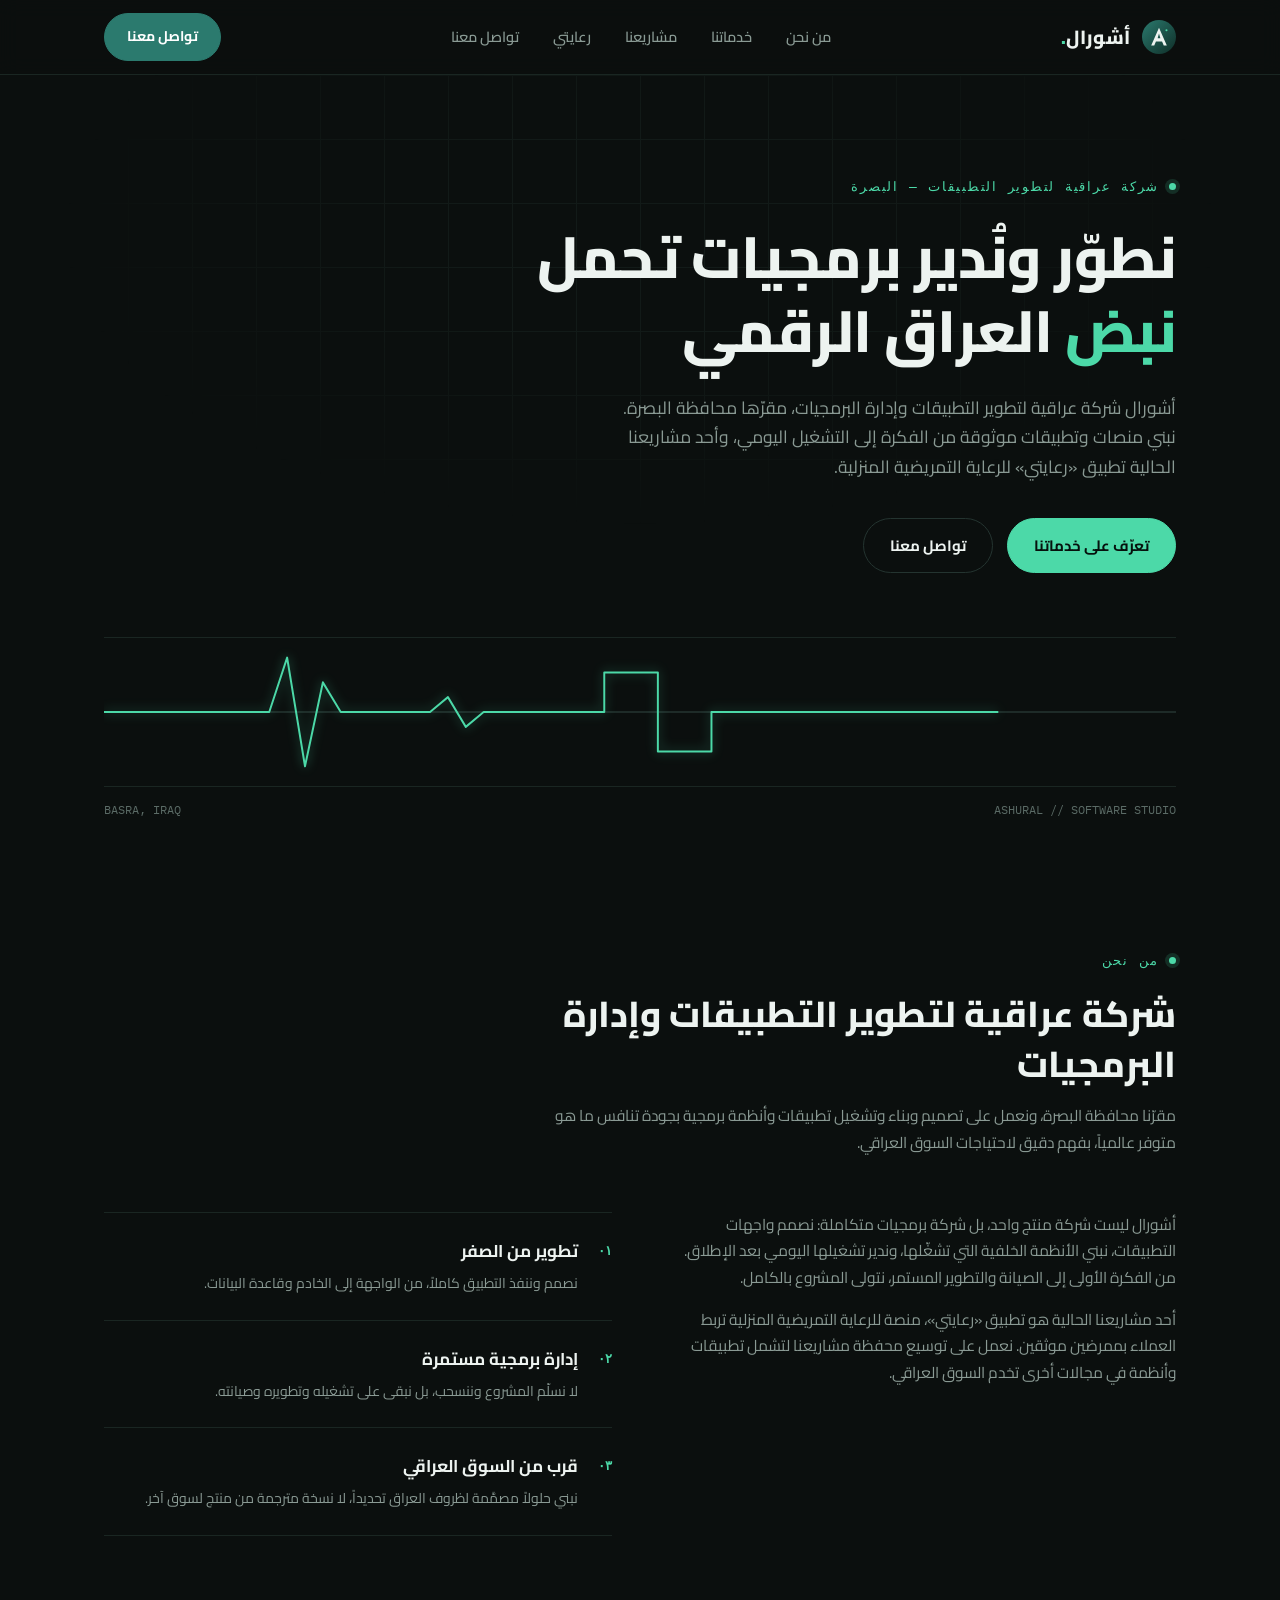
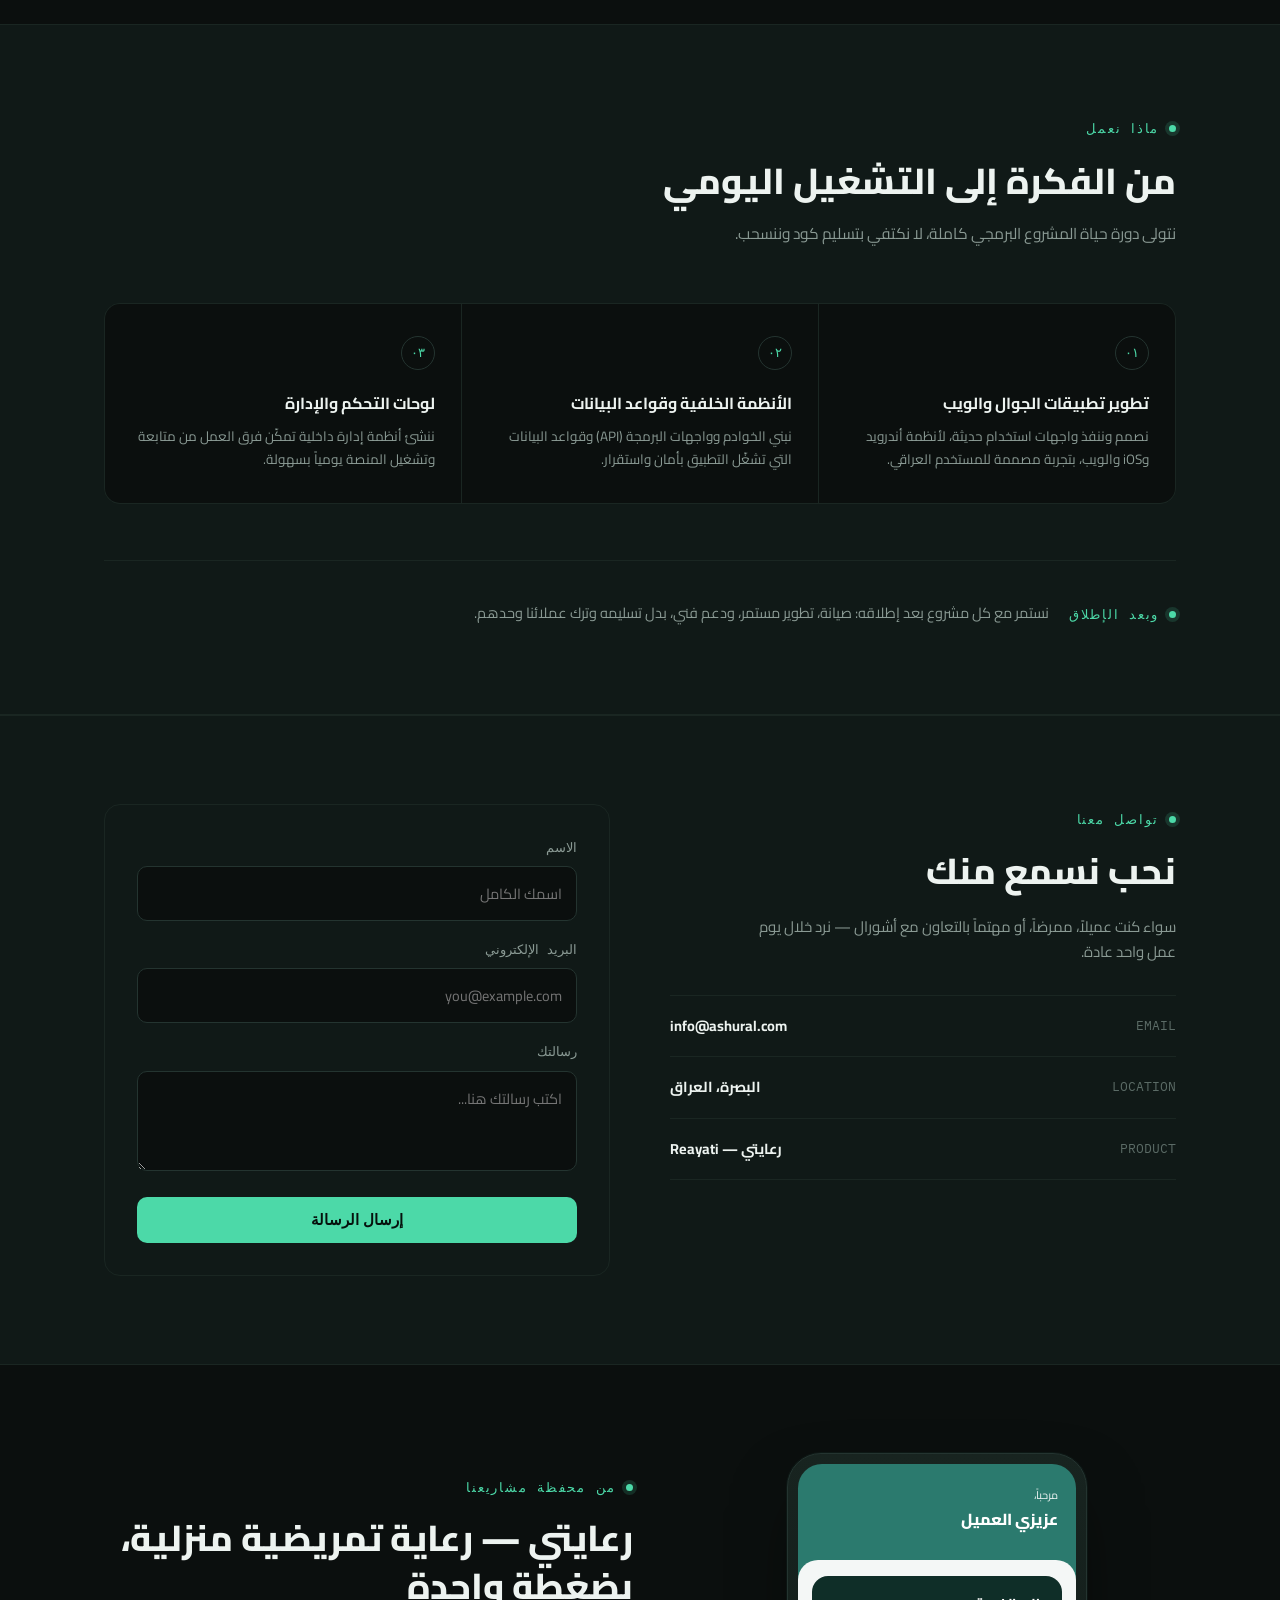
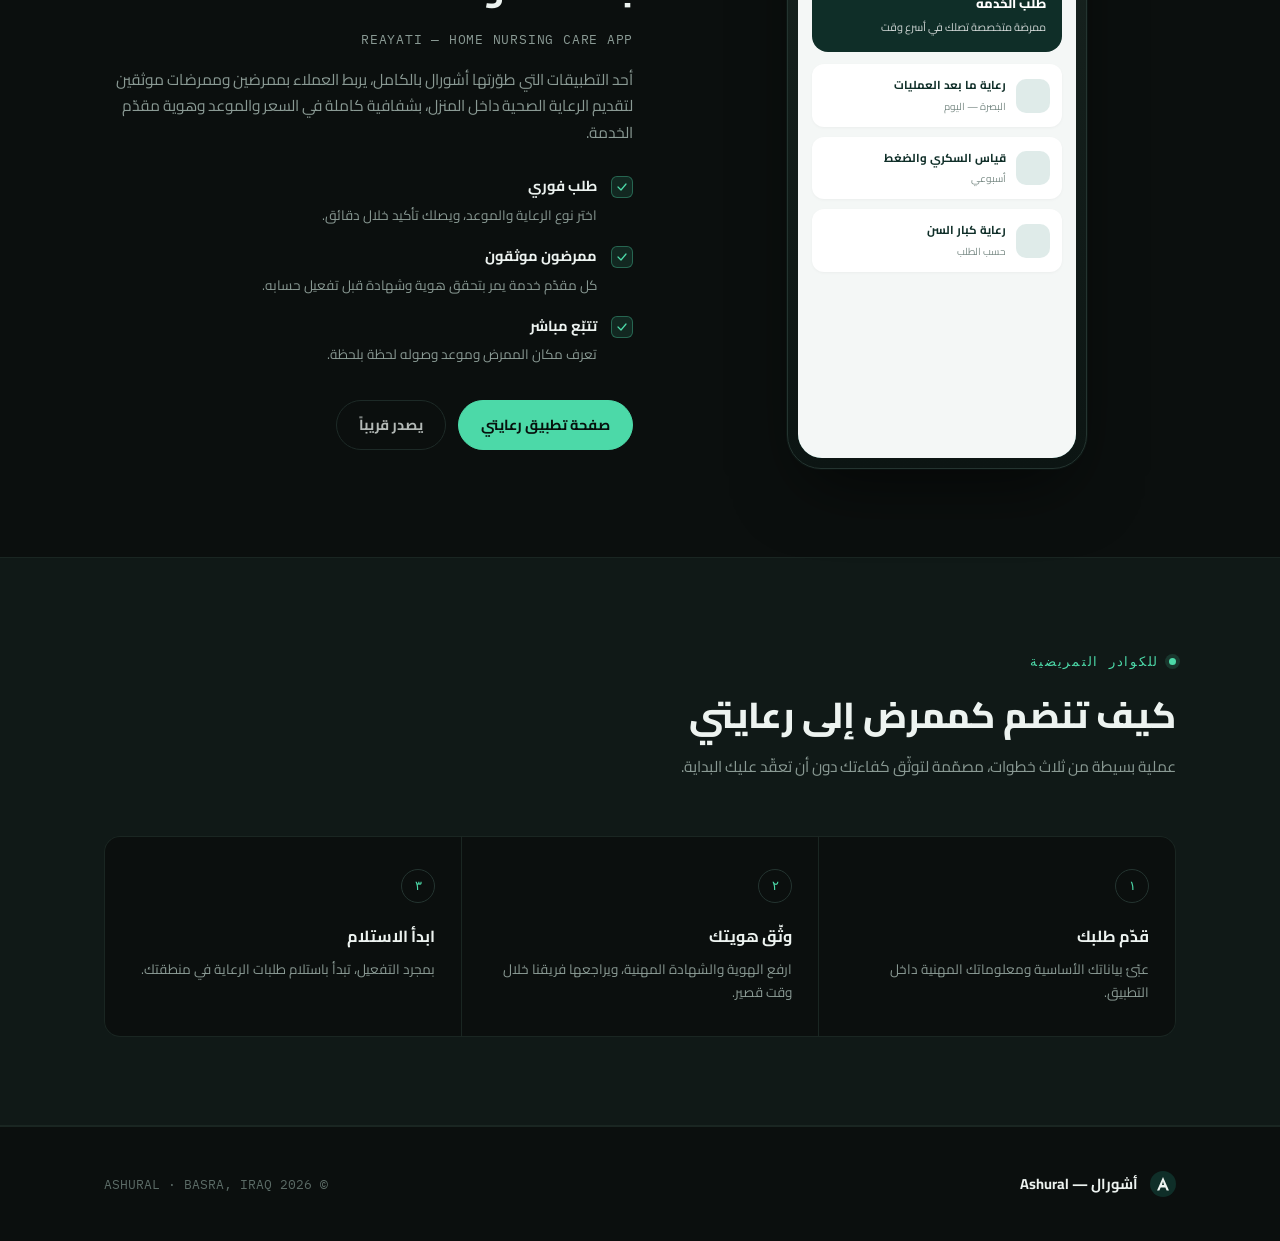
==== index.html @ c4bbc9c3 "site: Ashural home, Reayati pages, screenshots gallery, Instagram feed, Facebook page" ====
<!DOCTYPE html>
<html lang="ar" dir="rtl">
<head>
<meta charset="UTF-8" />
<meta name="viewport" content="width=device-width, initial-scale=1.0" />
<title>أشورال | Ashural — تقنية تحمل نبض الرعاية الحقيقية</title>
<meta name="description" content="أشورال شركة عراقية للتقنية مقرها البصرة، تبني منصات رقمية موثوقة للخدمات الأساسية، وأول منتجاتها تطبيق رعايتي للرعاية التمريضية المنزلية." />
<link rel="preconnect" href="https://fonts.googleapis.com">
<link rel="preconnect" href="https://fonts.gstatic.com" crossorigin>
<link href="https://fonts.googleapis.com/css2?family=Cairo:wght@400;500;600;700;800&family=IBM+Plex+Mono:wght@400;500;600&display=swap" rel="stylesheet">
<style>
  :root{
    --ink:#0b0f0e;
    --panel:#101917;
    --panel-2:#141f1c;
    --line:#243430;
    --line-soft:#1a2622;
    --slate:#8a9a94;
    --slate-dim:#5b6b66;
    --paper:#edf3f0;
    --brand:#2b7a6e;
    --brand-bright:#4cd9a8;
    --brand-deep:#0f2e28;
    --radius:16px;
    --maxw:1120px;
  }
  *{box-sizing:border-box; margin:0; padding:0;}
  html{scroll-behavior:smooth;}
  @media (prefers-reduced-motion: reduce){
    html{scroll-behavior:auto;}
    *{animation-duration:0.001ms !important; animation-iteration-count:1 !important; transition-duration:0.001ms !important;}
  }
  body{
    background:var(--ink);
    color:var(--paper);
    font-family:'Cairo', system-ui, sans-serif;
    line-height:1.7;
    overflow-x:hidden;
  }
  a{color:inherit; text-decoration:none;}
  img,svg{display:block; max-width:100%;}
  .wrap{max-width:var(--maxw); margin:0 auto; padding:0 24px;}
  .eyebrow{
    font-family:'IBM Plex Mono', monospace;
    font-size:12.5px;
    letter-spacing:0.14em;
    color:var(--brand-bright);
    text-transform:uppercase;
    display:inline-flex;
    align-items:center;
    gap:10px;
  }
  .eyebrow::before{
    content:"";
    width:7px; height:7px;
    border-radius:50%;
    background:var(--brand-bright);
    box-shadow:0 0 0 4px rgba(76,217,168,0.15);
    flex-shrink:0;
  }

  /* ===== NAV ===== */
  header{
    position:sticky; top:0; z-index:50;
    background:rgba(11,15,14,0.82);
    backdrop-filter:blur(10px);
    border-bottom:1px solid var(--line-soft);
  }
  nav.wrap{
    display:flex; align-items:center; justify-content:space-between;
    height:74px;
  }
  .brand-lockup{display:flex; align-items:center; gap:12px;}
  .brand-lockup .logo-mark{width:34px; height:34px; flex-shrink:0;}
  .brand-lockup .name{font-weight:800; font-size:19px; letter-spacing:0.01em;}
  .brand-lockup .name b{color:var(--brand-bright); font-weight:800;}
  .nav-links{display:flex; align-items:center; gap:34px;}
  .nav-links a{
    font-size:14.5px; color:var(--slate); font-weight:600;
    transition:color .2s;
  }
  .nav-links a:hover{color:var(--paper);}
  .nav-cta{
    background:var(--brand); color:#fff; font-weight:700; font-size:14px;
    padding:11px 22px; border-radius:100px;
    border:1px solid var(--brand);
    transition:background .2s, transform .2s;
  }
  .nav-cta:hover{background:#246a5f; transform:translateY(-1px);}
  .nav-mobile-toggle{display:none;}

  /* ===== HERO ===== */
  .hero{position:relative; padding:96px 0 70px; overflow:hidden;}
  .hero-grid-bg{
    position:absolute; inset:0; pointer-events:none;
    background-image:
      linear-gradient(var(--line-soft) 1px, transparent 1px),
      linear-gradient(90deg, var(--line-soft) 1px, transparent 1px);
    background-size:64px 64px;
    -webkit-mask-image:radial-gradient(ellipse 60% 50% at 50% 20%, black 30%, transparent 75%);
            mask-image:radial-gradient(ellipse 60% 50% at 50% 20%, black 30%, transparent 75%);
    opacity:0.5;
  }
  .hero-content{position:relative; max-width:760px;}
  .hero h1{
    font-size:clamp(34px, 5.4vw, 58px);
    font-weight:800;
    line-height:1.28;
    margin:22px 0 24px;
    letter-spacing:-0.01em;
  }
  .hero h1 span{color:var(--brand-bright);}
  .hero p.lead{
    font-size:17.5px; color:var(--slate); max-width:560px; margin-bottom:36px;
  }
  .hero-actions{display:flex; gap:14px; flex-wrap:wrap;}
  .btn-primary, .btn-ghost{
    display:inline-flex; align-items:center; gap:8px;
    font-weight:700; font-size:15px; padding:14px 26px; border-radius:100px;
    transition:all .2s;
  }
  .btn-primary{background:var(--brand-bright); color:#06110d; border:1px solid var(--brand-bright);}
  .btn-primary:hover{background:#65e3b6; transform:translateY(-1px);}
  .btn-ghost{background:transparent; color:var(--paper); border:1px solid var(--line);}
  .btn-ghost:hover{border-color:var(--slate); background:var(--panel);}

  /* pulse signature */
  .pulse-wrap{
    position:relative; margin-top:64px; height:150px;
    border-top:1px solid var(--line-soft);
    border-bottom:1px solid var(--line-soft);
  }
  .pulse-wrap svg{width:100%; height:100%; display:block;}
  .pulse-line{
    fill:none; stroke:var(--brand-bright); stroke-width:2.2;
    stroke-linecap:round; stroke-linejoin:round;
    stroke-dasharray:1400;
    stroke-dashoffset:1400;
    animation:draw 2.6s ease-out forwards, glow 3.5s ease-in-out 2.6s infinite;
    filter:drop-shadow(0 0 6px rgba(76,217,168,0.45));
  }
  .pulse-line-dim{
    fill:none; stroke:var(--line); stroke-width:1.4;
  }
  @keyframes draw{ to{stroke-dashoffset:0;} }
  @keyframes glow{
    0%,100%{opacity:1;}
    50%{opacity:0.6;}
  }
  .pulse-caption{
    display:flex; justify-content:space-between; margin-top:14px;
    font-family:'IBM Plex Mono', monospace; font-size:11.5px; color:var(--slate-dim);
  }

  /* ===== SECTION GENERIC ===== */
  section{padding:88px 0;}
  section.alt{background:var(--panel); border-top:1px solid var(--line-soft); border-bottom:1px solid var(--line-soft);}
  .section-head{max-width:640px; margin-bottom:56px;}
  .section-head h2{
    font-size:clamp(26px,3.4vw,36px); font-weight:800; margin-top:16px; line-height:1.4;
  }
  .section-head p{color:var(--slate); margin-top:14px; font-size:15.5px;}

  .reveal{opacity:0; transform:translateY(18px); transition:opacity .7s ease, transform .7s ease;}
  .reveal.in{opacity:1; transform:translateY(0);}

  /* ===== ABOUT / PILLARS ===== */
  .about-layout{display:grid; grid-template-columns:1fr 1fr; gap:56px; align-items:start;}
  .about-text p{color:var(--slate); font-size:15.5px; margin-bottom:16px;}
  .about-text p:last-child{margin-bottom:0;}
  .pillars{display:flex; flex-direction:column; gap:0;}
  .pillar{
    display:flex; gap:20px; padding:24px 0;
    border-top:1px solid var(--line-soft);
  }
  .pillar:last-child{border-bottom:1px solid var(--line-soft);}
  .pillar-mark{
    font-family:'IBM Plex Mono', monospace; color:var(--brand-bright);
    font-size:13px; font-weight:600; flex-shrink:0; padding-top:2px;
  }
  .pillar h3{font-size:17px; font-weight:700; margin-bottom:6px;}
  .pillar p{color:var(--slate); font-size:14px;}

  /* ===== PRODUCT SHOWCASE ===== */
  .product-layout{
    display:grid; grid-template-columns:0.95fr 1.05fr; gap:64px; align-items:center;
  }
  .phone-mock{
    position:relative; width:min(100%,300px); margin:0 auto;
    aspect-ratio:9/18.5;
    background:linear-gradient(180deg, #182420, #0c1513);
    border-radius:34px; border:1px solid var(--line);
    padding:10px;
    box-shadow:0 30px 70px -20px rgba(0,0,0,0.6), 0 0 0 1px rgba(76,217,168,0.05);
  }
  .phone-screen{
    background:var(--brand); border-radius:24px; height:100%; overflow:hidden;
    position:relative; display:flex; flex-direction:column;
  }
  .phone-header{padding:22px 18px 26px; color:#fff;}
  .phone-header .greet{font-size:11px; opacity:.85; font-weight:500;}
  .phone-header .name{font-size:16px; font-weight:800; margin-top:2px;}
  .phone-body{
    background:#f4f7f6; flex:1; border-radius:20px 20px 0 0; padding:16px 14px;
  }
  .phone-card{
    background:var(--brand-deep); border-radius:16px; padding:16px; color:#fff; margin-bottom:12px;
  }
  .phone-card .t{font-size:13px; font-weight:800; margin-bottom:4px;}
  .phone-card .s{font-size:11px; opacity:.8;}
  .phone-row{
    background:#fff; border-radius:12px; padding:12px; margin-bottom:10px;
    display:flex; justify-content:space-between; align-items:center;
    box-shadow:0 1px 3px rgba(0,0,0,0.04);
  }
  .phone-row .dot{width:34px; height:34px; border-radius:10px; background:var(--brand); opacity:.15; flex-shrink:0;}
  .phone-row .txt{flex:1; margin:0 10px;}
  .phone-row .txt .l1{font-size:11.5px; font-weight:700; color:#0f2e28;}
  .phone-row .txt .l2{font-size:10px; color:#7a8b86; margin-top:2px;}

  .product-text .eyebrow{margin-bottom:16px;}
  .product-text h2{font-size:clamp(26px,3.4vw,36px); font-weight:800; line-height:1.35; margin-bottom:18px;}
  .product-text > p{color:var(--slate); font-size:15.5px; margin-bottom:28px;}
  .feature-list{display:flex; flex-direction:column; gap:16px; margin-bottom:32px;}
  .feature-item{display:flex; gap:14px; align-items:flex-start;}
  .feature-check{
    width:22px; height:22px; border-radius:6px; background:rgba(76,217,168,0.12);
    border:1px solid rgba(76,217,168,0.35);
    display:flex; align-items:center; justify-content:center; flex-shrink:0; margin-top:2px;
  }
  .feature-check svg{width:12px; height:12px;}
  .feature-item .ftext b{display:block; font-size:14.5px; font-weight:700; margin-bottom:2px;}
  .feature-item .ftext span{font-size:13.5px; color:var(--slate);}

  .app-links{display:flex; gap:12px; flex-wrap:wrap; margin-top:30px;}
  .app-links .btn-primary, .app-links .btn-ghost{font-size:14.5px; padding:12px 22px;}
  .app-name-en{font-family:'IBM Plex Mono', monospace; font-size:13px; color:var(--slate); letter-spacing:.06em; margin:6px 0 16px;}

  .next-project{
    margin-top:56px; padding-top:40px; border-top:1px solid var(--line-soft);
    display:flex; align-items:baseline; gap:20px; flex-wrap:wrap;
  }
  .next-project p{color:var(--slate); font-size:14.5px; max-width:640px;}
  @media (max-width:860px){ .next-project{flex-direction:column; gap:10px;} }

  /* ===== STEPS (legit sequence) ===== */
  .steps{display:grid; grid-template-columns:repeat(3,1fr); gap:1px; background:var(--line-soft); border:1px solid var(--line-soft); border-radius:var(--radius); overflow:hidden;}
  .step{background:var(--ink); padding:32px 26px;}
  .step .num{
    font-family:'IBM Plex Mono', monospace; font-size:13px; color:var(--brand-bright);
    border:1px solid var(--line); border-radius:100px; width:34px; height:34px;
    display:flex; align-items:center; justify-content:center; margin-bottom:20px;
  }
  .step h3{font-size:16px; font-weight:700; margin-bottom:8px;}
  .step p{font-size:13.5px; color:var(--slate);}

  /* ===== CONTACT ===== */
  .contact-layout{display:grid; grid-template-columns:1fr 1fr; gap:60px;}
  .contact-info h2{font-size:clamp(26px,3.4vw,36px); font-weight:800; margin:16px 0 18px; line-height:1.35;}
  .contact-info > p{color:var(--slate); font-size:15px; margin-bottom:30px; max-width:420px;}
  .contact-rows{display:flex; flex-direction:column; gap:0;}
  .contact-row{
    display:flex; justify-content:space-between; align-items:center;
    padding:18px 0; border-top:1px solid var(--line-soft);
  }
  .contact-row:last-child{border-bottom:1px solid var(--line-soft);}
  .contact-row .label{font-size:13px; color:var(--slate-dim); font-family:'IBM Plex Mono',monospace;}
  .contact-row .val{font-size:14.5px; font-weight:700;}
  .contact-row a.val:hover{color:var(--brand-bright);}

  form.contact-form{background:var(--panel); border:1px solid var(--line-soft); border-radius:var(--radius); padding:32px;}
  .form-field{margin-bottom:18px;}
  .form-field label{display:block; font-size:12.5px; color:var(--slate); margin-bottom:8px; font-family:'IBM Plex Mono',monospace;}
  .form-field input, .form-field textarea{
    width:100%; background:var(--ink); border:1px solid var(--line);
    border-radius:10px; padding:13px 14px; color:var(--paper); font-family:'Cairo',sans-serif; font-size:14.5px;
    transition:border-color .2s;
  }
  .form-field input:focus, .form-field textarea:focus{outline:none; border-color:var(--brand-bright);}
  .form-field textarea{min-height:100px; resize:vertical;}
  .form-submit{
    width:100%; background:var(--brand-bright); color:#06110d; font-weight:800; font-size:15px;
    padding:14px; border-radius:10px; border:none; cursor:pointer; transition:background .2s;
  }
  .form-submit:hover{background:#65e3b6;}
  .form-note{font-size:12px; color:var(--slate-dim); margin-top:12px; text-align:center;}

  /* ===== FOOTER ===== */
  footer{border-top:1px solid var(--line-soft); padding:44px 0;}
  .footer-row{display:flex; justify-content:space-between; align-items:center; flex-wrap:wrap; gap:16px;}
  .footer-brand{display:flex; align-items:center; gap:12px;}
  .footer-brand .logo-mark{width:26px; height:26px;}
  .footer-brand span{font-weight:700; font-size:14.5px;}
  footer .copy{font-size:12.5px; color:var(--slate-dim); font-family:'IBM Plex Mono',monospace;}

  /* ===== RESPONSIVE ===== */
  @media (max-width:860px){
    .nav-links{display:none;}
    .about-layout, .product-layout, .contact-layout{grid-template-columns:1fr; gap:40px;}
    .product-layout{direction:rtl;}
    .steps{grid-template-columns:1fr;}
    .phone-mock{margin-top:20px;}
    .hero{padding:70px 0 50px;}
    .pulse-wrap{height:110px;}
  }
</style>
</head>
<body>

<header>
  <nav class="wrap">
    <a href="#top" class="brand-lockup">
      <svg class="logo-mark" viewBox="0 0 200 200" xmlns="http://www.w3.org/2000/svg">
        <defs>
          <linearGradient id="lg1" x1="0%" y1="0%" x2="100%" y2="100%">
            <stop offset="0%" stop-color="#2b7a6e"/>
            <stop offset="100%" stop-color="#0f2e28"/>
          </linearGradient>
        </defs>
        <circle cx="100" cy="100" r="100" fill="url(#lg1)"/>
        <g fill="#edf3f0">
          <polygon points="100,46 146,150 128,150 118,126 82,126 72,150 54,150 100,46 100,80 92,108 108,108 100,80"/>
        </g>
        <circle cx="144" cy="60" r="6" fill="#4cd9a8"/>
      </svg>
      <span class="name">أشورال<b>.</b></span>
    </a>
    <div class="nav-links">
      <a href="#about">من نحن</a>
      <a href="#services">خدماتنا</a>
      <a href="#product">مشاريعنا</a>
      <a href="/reayati/">رعايتي</a>
      <a href="#contact">تواصل معنا</a>
    </div>
    <a href="#contact" class="nav-cta">تواصل معنا</a>
  </nav>
</header>

<main id="top">

  <!-- HERO -->
  <section class="hero">
    <div class="hero-grid-bg"></div>
    <div class="wrap">
      <div class="hero-content">
        <span class="eyebrow">شركة عراقية لتطوير التطبيقات — البصرة</span>
        <h1>نطوّر ونُدير برمجيات تحمل <span>نبض</span> العراق الرقمي</h1>
        <p class="lead">
          أشورال شركة عراقية لتطوير التطبيقات وإدارة البرمجيات، مقرّها محافظة البصرة.
          نبني منصات وتطبيقات موثوقة من الفكرة إلى التشغيل اليومي، وأحد مشاريعنا الحالية
          تطبيق «رعايتي» للرعاية التمريضية المنزلية.
        </p>
        <div class="hero-actions">
          <a href="#services" class="btn-primary">تعرّف على خدماتنا</a>
          <a href="#contact" class="btn-ghost">تواصل معنا</a>
        </div>
      </div>

      <div class="pulse-wrap">
        <svg viewBox="0 0 1200 150" preserveAspectRatio="none">
          <path class="pulse-line-dim" d="M0,75 L1200,75"/>
          <path class="pulse-line" d="M0,75 L160,75 L185,75 L205,20 L225,130 L245,45 L265,75 L340,75 L365,75 L385,60 L405,90 L425,75 L520,75 L560,75 L560,35 L620,35 L620,115 L680,115 L680,75 L1200,75"/>
        </svg>
        <div class="pulse-caption">
          <span>ASHURAL // SOFTWARE STUDIO</span>
          <span>BASRA, IRAQ</span>
        </div>
      </div>
    </div>
  </section>

  <!-- ABOUT -->
  <section id="about">
    <div class="wrap">
      <div class="section-head reveal">
        <span class="eyebrow">من نحن</span>
        <h2>شركة عراقية لتطوير التطبيقات وإدارة البرمجيات</h2>
        <p>مقرّنا محافظة البصرة، ونعمل على تصميم وبناء وتشغيل تطبيقات وأنظمة برمجية بجودة تنافس ما هو متوفر عالمياً، بفهم دقيق لاحتياجات السوق العراقي.</p>
      </div>

      <div class="about-layout">
        <div class="about-text reveal">
          <p>
            أشورال ليست شركة منتج واحد، بل شركة برمجيات متكاملة: نصمم واجهات التطبيقات، نبني
            الأنظمة الخلفية التي تشغّلها، وندير تشغيلها اليومي بعد الإطلاق. من الفكرة الأولى
            إلى الصيانة والتطوير المستمر، نتولى المشروع بالكامل.
          </p>
          <p>
            أحد مشاريعنا الحالية هو تطبيق «رعايتي»، منصة للرعاية التمريضية المنزلية تربط
            العملاء بممرضين موثقين. نعمل على توسيع محفظة مشاريعنا لتشمل تطبيقات وأنظمة
            في مجالات أخرى تخدم السوق العراقي.
          </p>
        </div>

        <div class="pillars reveal">
          <div class="pillar">
            <span class="pillar-mark">٠١</span>
            <div>
              <h3>تطوير من الصفر</h3>
              <p>نصمم وننفذ التطبيق كاملاً، من الواجهة إلى الخادم وقاعدة البيانات.</p>
            </div>
          </div>
          <div class="pillar">
            <span class="pillar-mark">٠٢</span>
            <div>
              <h3>إدارة برمجية مستمرة</h3>
              <p>لا نسلّم المشروع وننسحب، بل نبقى على تشغيله وتطويره وصيانته.</p>
            </div>
          </div>
          <div class="pillar">
            <span class="pillar-mark">٠٣</span>
            <div>
              <h3>قرب من السوق العراقي</h3>
              <p>نبني حلولاً مصمَّمة لظروف العراق تحديداً، لا نسخة مترجمة من منتج لسوق آخر.</p>
            </div>
          </div>
        </div>
      </div>
    </div>
  </section>

  <!-- SERVICES -->
  <section id="services" class="alt">
    <div class="wrap">
      <div class="section-head reveal">
        <span class="eyebrow">ماذا نعمل</span>
        <h2>من الفكرة إلى التشغيل اليومي</h2>
        <p>نتولى دورة حياة المشروع البرمجي كاملة، لا نكتفي بتسليم كود وننسحب.</p>
      </div>

      <div class="steps reveal">
        <div class="step">
          <div class="num">٠١</div>
          <h3>تطوير تطبيقات الجوال والويب</h3>
          <p>نصمم وننفذ واجهات استخدام حديثة، لأنظمة أندرويد وiOS والويب، بتجربة مصممة للمستخدم العراقي.</p>
        </div>
        <div class="step">
          <div class="num">٠٢</div>
          <h3>الأنظمة الخلفية وقواعد البيانات</h3>
          <p>نبني الخوادم وواجهات البرمجة (API) وقواعد البيانات التي تشغّل التطبيق بأمان واستقرار.</p>
        </div>
        <div class="step">
          <div class="num">٠٣</div>
          <h3>لوحات التحكم والإدارة</h3>
          <p>ننشئ أنظمة إدارة داخلية تمكّن فرق العمل من متابعة وتشغيل المنصة يومياً بسهولة.</p>
        </div>
      </div>

      <div class="next-project reveal">
        <span class="eyebrow">وبعد الإطلاق</span>
        <p>نستمر مع كل مشروع بعد إطلاقه: صيانة، تطوير مستمر، ودعم فني، بدل تسليمه وترك عملائنا وحدهم.</p>
      </div>
    </div>
  </section>

  <!-- CONTACT -->
  <section id="contact" class="alt">
    <div class="wrap">
      <div class="contact-layout">
        <div class="contact-info reveal">
          <span class="eyebrow">تواصل معنا</span>
          <h2>نحب نسمع منك</h2>
          <p>سواء كنت عميلاً، ممرضاً، أو مهتماً بالتعاون مع أشورال — نرد خلال يوم عمل واحد عادة.</p>
          <div class="contact-rows">
            <div class="contact-row"><span class="label">EMAIL</span><a class="val" href="mailto:info@ashural.com">info@ashural.com</a></div>
            <div class="contact-row"><span class="label">LOCATION</span><span class="val">البصرة، العراق</span></div>
            <div class="contact-row"><span class="label">PRODUCT</span><a class="val" href="/reayati/">رعايتي — Reayati</a></div>
          </div>
        </div>

        <!-- ⚠️ بدّل abcd1234 بمعرّف استمارتك من formspree.io -->
        <form class="contact-form reveal" action="https://formspree.io/f/abcd1234" method="POST">
          <div class="form-field">
            <label>الاسم</label>
            <input type="text" name="name" required placeholder="اسمك الكامل" />
          </div>
          <div class="form-field">
            <label>البريد الإلكتروني</label>
            <input type="email" name="email" required placeholder="you@example.com" />
          </div>
          <div class="form-field">
            <label>رسالتك</label>
            <textarea name="message" required placeholder="اكتب رسالتك هنا..."></textarea>
          </div>
          <button type="submit" class="form-submit">إرسال الرسالة</button>
        </form>
      </div>
    </div>
  </section>

  <!-- PROJECT SPOTLIGHT: REAYATI -->
  <section id="product">
    <div class="wrap">
      <div class="product-layout">
        <div class="phone-mock reveal">
          <div class="phone-screen">
            <div class="phone-header">
              <div class="greet">مرحباً،</div>
              <div class="name">عزيزي العميل</div>
            </div>
            <div class="phone-body">
              <div class="phone-card">
                <div class="t">طلب الخدمة</div>
                <div class="s">ممرضة متخصصة تصلك في أسرع وقت</div>
              </div>
              <div class="phone-row"><div class="dot"></div><div class="txt"><div class="l1">رعاية ما بعد العمليات</div><div class="l2">البصرة — اليوم</div></div></div>
              <div class="phone-row"><div class="dot"></div><div class="txt"><div class="l1">قياس السكري والضغط</div><div class="l2">أسبوعي</div></div></div>
              <div class="phone-row"><div class="dot"></div><div class="txt"><div class="l1">رعاية كبار السن</div><div class="l2">حسب الطلب</div></div></div>
            </div>
          </div>
        </div>

        <div class="product-text reveal">
          <span class="eyebrow">من محفظة مشاريعنا</span>
          <h2>رعايتي — رعاية تمريضية منزلية، بضغطة واحدة</h2>
          <div class="app-name-en">REAYATI — HOME NURSING CARE APP</div>
          <p>أحد التطبيقات التي طوّرتها أشورال بالكامل، يربط العملاء بممرضين وممرضات موثقين لتقديم الرعاية الصحية داخل المنزل، بشفافية كاملة في السعر والموعد وهوية مقدّم الخدمة.</p>

          <div class="feature-list">
            <div class="feature-item">
              <div class="feature-check"><svg viewBox="0 0 24 24" fill="none"><path d="M4 12l6 6L20 6" stroke="#4cd9a8" stroke-width="2.5" stroke-linecap="round" stroke-linejoin="round"/></svg></div>
              <div class="ftext"><b>طلب فوري</b><span>اختر نوع الرعاية والموعد، ويصلك تأكيد خلال دقائق.</span></div>
            </div>
            <div class="feature-item">
              <div class="feature-check"><svg viewBox="0 0 24 24" fill="none"><path d="M4 12l6 6L20 6" stroke="#4cd9a8" stroke-width="2.5" stroke-linecap="round" stroke-linejoin="round"/></svg></div>
              <div class="ftext"><b>ممرضون موثقون</b><span>كل مقدّم خدمة يمر بتحقق هوية وشهادة قبل تفعيل حسابه.</span></div>
            </div>
            <div class="feature-item">
              <div class="feature-check"><svg viewBox="0 0 24 24" fill="none"><path d="M4 12l6 6L20 6" stroke="#4cd9a8" stroke-width="2.5" stroke-linecap="round" stroke-linejoin="round"/></svg></div>
              <div class="ftext"><b>تتبّع مباشر</b><span>تعرف مكان الممرض وموعد وصوله لحظة بلحظة.</span></div>
            </div>
          </div>

          <!-- رابطا «نسخة الويب» و«Google Play» أُزيلا: الأول مقفل بكلمة مرور
               والثاني لتطبيق غير منشور بعد. يُعادان عند النشر الفعلي. -->
          <div class="app-links">
            <a href="/reayati/" class="btn-primary">صفحة تطبيق رعايتي</a>
            <span class="btn-ghost" style="cursor:default; opacity:.75;">يصدر قريباً</span>
          </div>
        </div>
      </div>
    </div>
  </section>

  <!-- JOIN AS NURSE -->
  <section id="join" class="alt">
    <div class="wrap">
      <div class="section-head reveal">
        <span class="eyebrow">للكوادر التمريضية</span>
        <h2>كيف تنضم كممرض إلى رعايتي</h2>
        <p>عملية بسيطة من ثلاث خطوات، مصمّمة لتوثّق كفاءتك دون أن تعقّد عليك البداية.</p>
      </div>
      <div class="steps reveal">
        <div class="step">
          <div class="num">١</div>
          <h3>قدّم طلبك</h3>
          <p>عبّئ بياناتك الأساسية ومعلوماتك المهنية داخل التطبيق.</p>
        </div>
        <div class="step">
          <div class="num">٢</div>
          <h3>وثّق هويتك</h3>
          <p>ارفع الهوية والشهادة المهنية، ويراجعها فريقنا خلال وقت قصير.</p>
        </div>
        <div class="step">
          <div class="num">٣</div>
          <h3>ابدأ الاستلام</h3>
          <p>بمجرد التفعيل، تبدأ باستلام طلبات الرعاية في منطقتك.</p>
        </div>
      </div>
    </div>
  </section>

</main>

<footer>

  <div class="wrap footer-row">
    <div class="footer-brand">
      <svg class="logo-mark" viewBox="0 0 200 200" xmlns="http://www.w3.org/2000/svg">
        <circle cx="100" cy="100" r="100" fill="#0f2e28"/>
        <g fill="#edf3f0"><polygon points="100,46 146,150 128,150 118,126 82,126 72,150 54,150 100,46 100,80 92,108 108,108 100,80"/></g>
      </svg>
      <span>أشورال — Ashural</span>
    </div>
    <span class="copy">© 2026 ASHURAL · BASRA, IRAQ</span>
  </div>
</footer>

<script>
  // Scroll-reveal
  var els = document.querySelectorAll('.reveal');
  if('IntersectionObserver' in window){
    var io = new IntersectionObserver(function(entries){
      entries.forEach(function(e){
        if(e.isIntersecting){ e.target.classList.add('in'); io.unobserve(e.target); }
      });
    }, {threshold:0.12});
    els.forEach(function(el){ io.observe(el); });
  } else {
    els.forEach(function(el){ el.classList.add('in'); });
  }
</script>

</body>
</html>
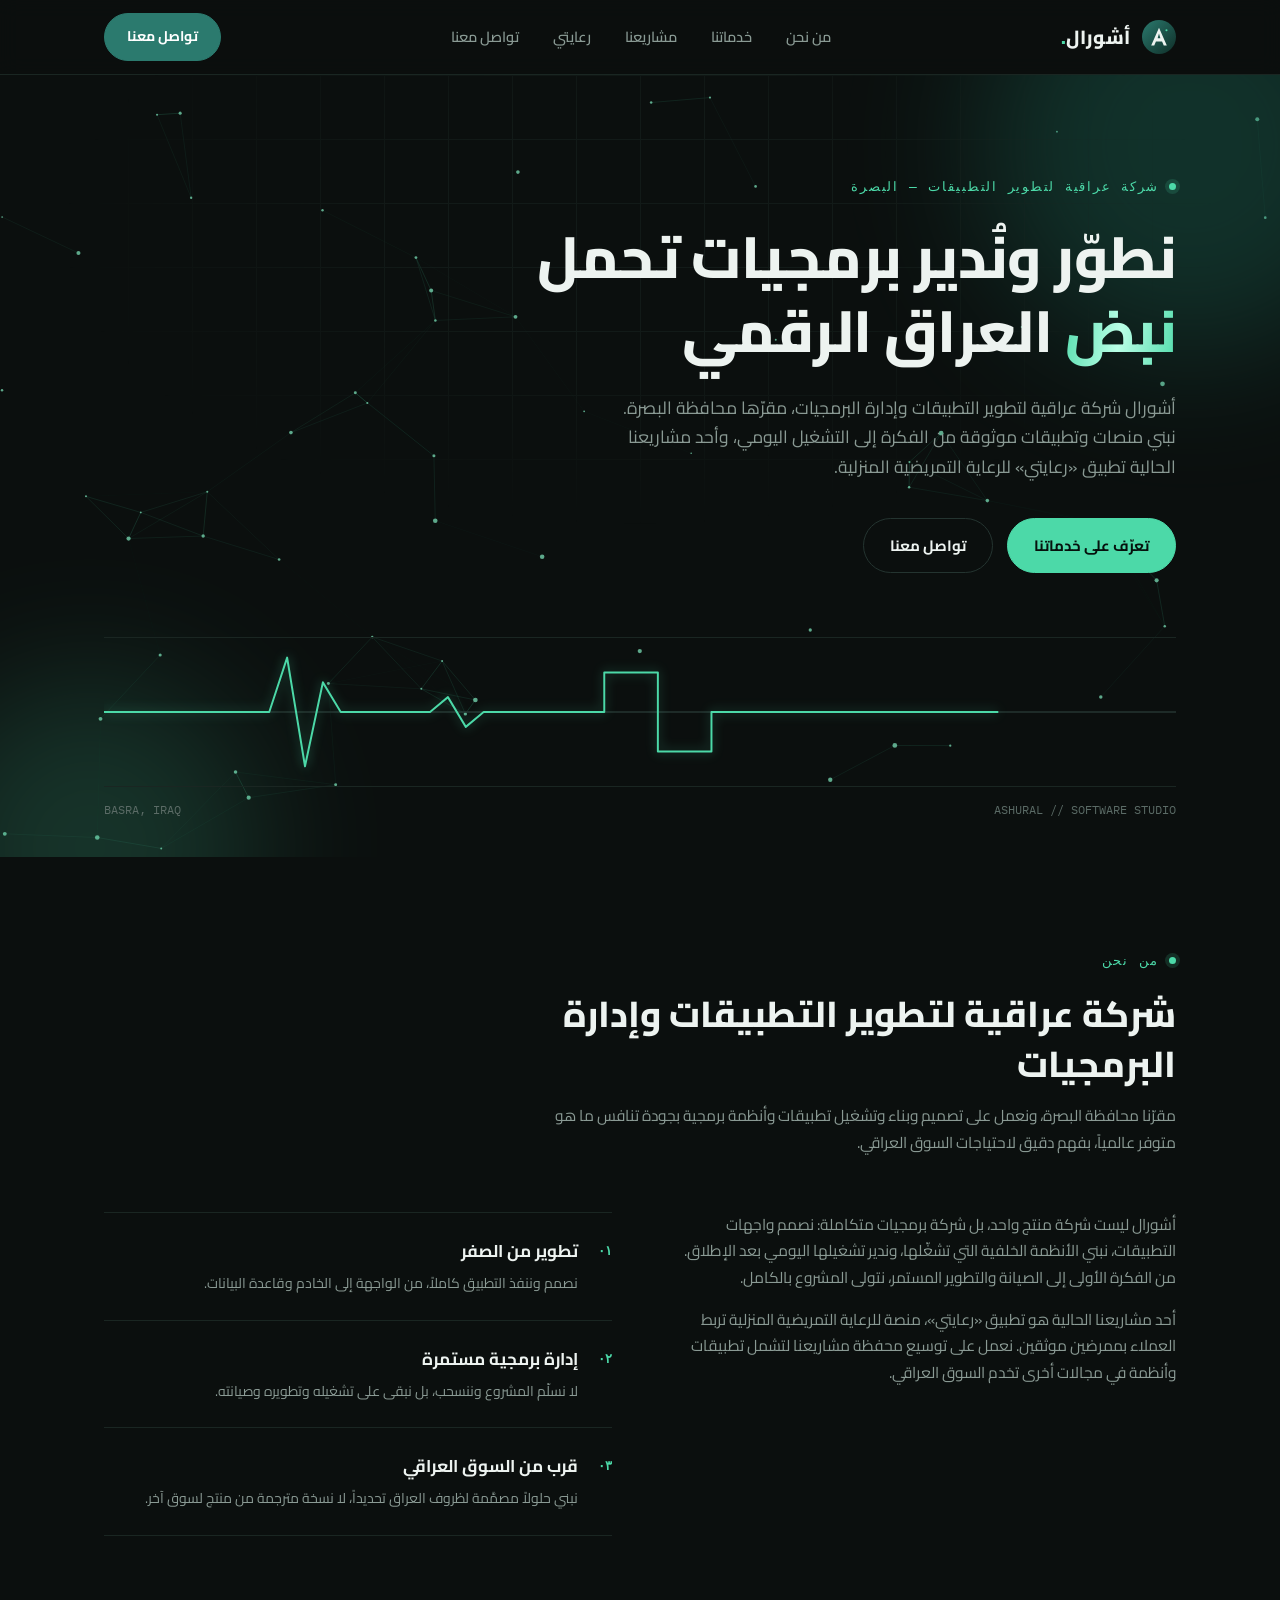
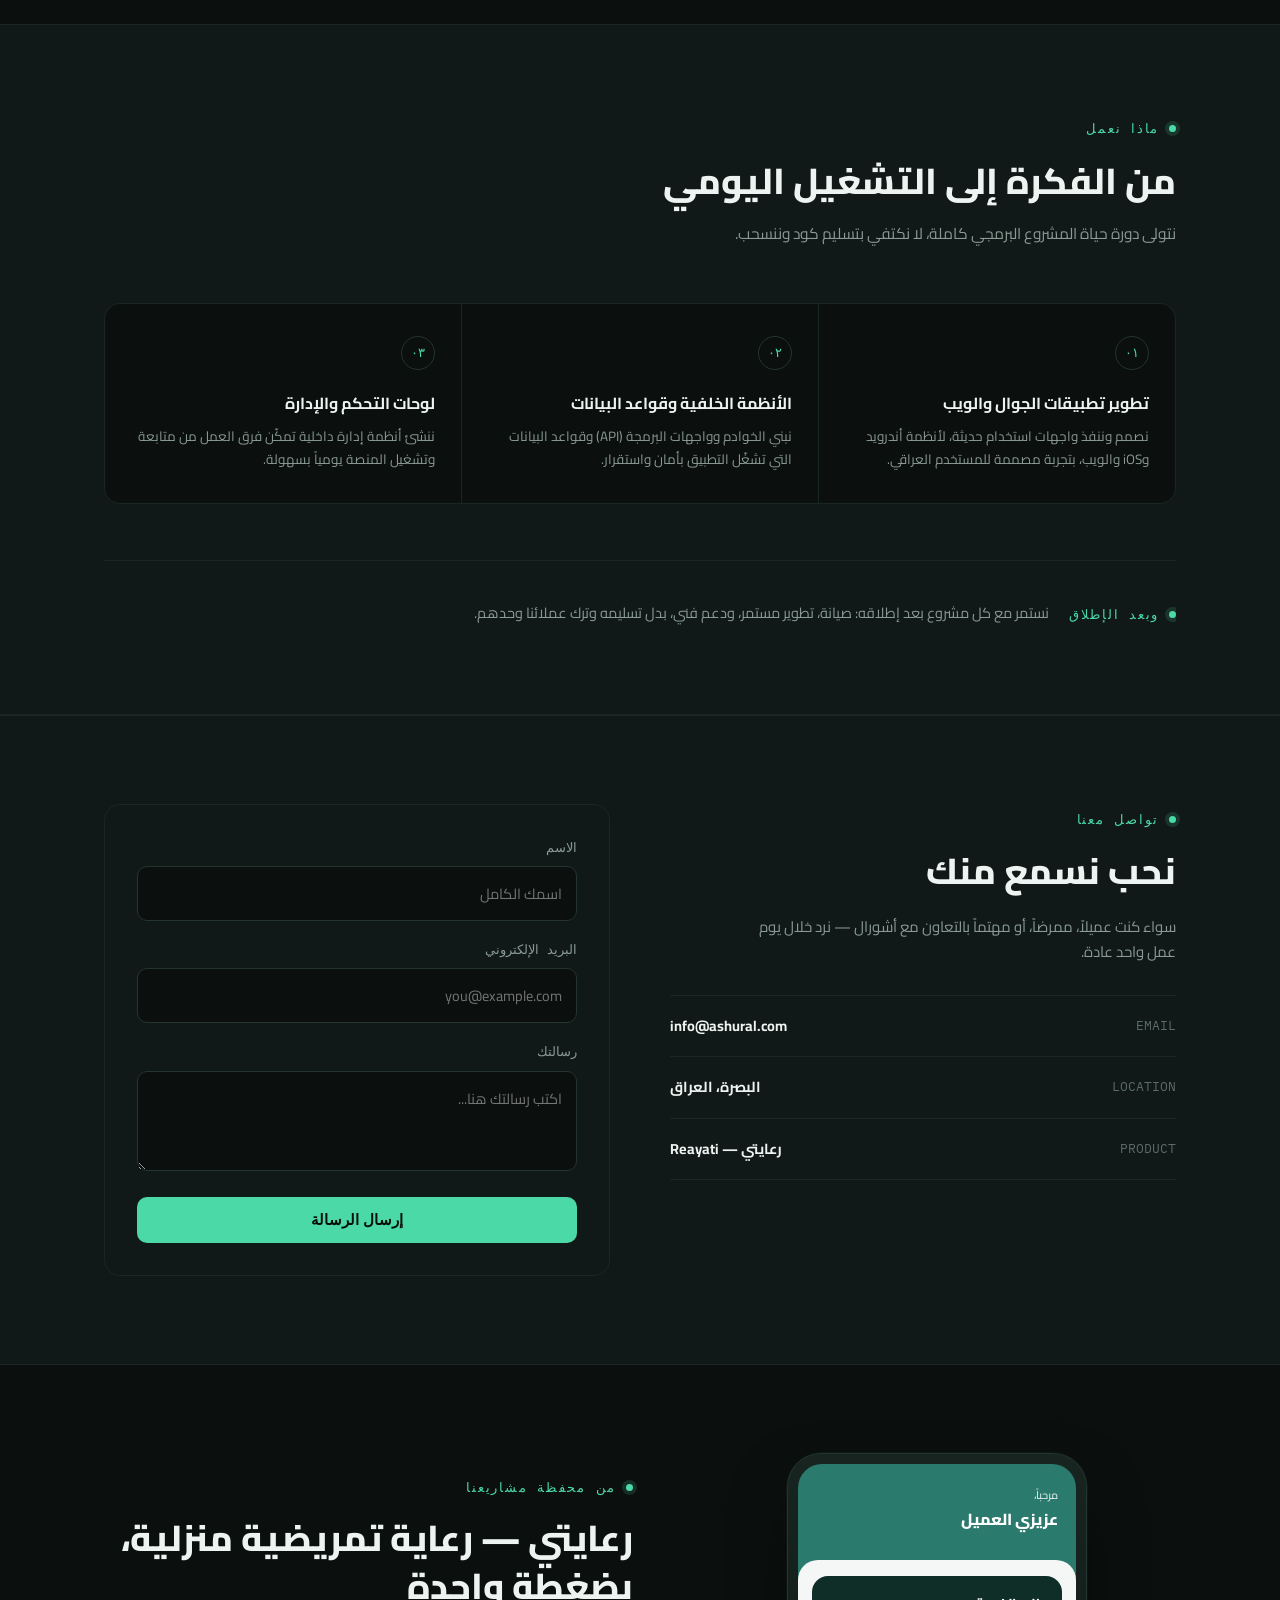
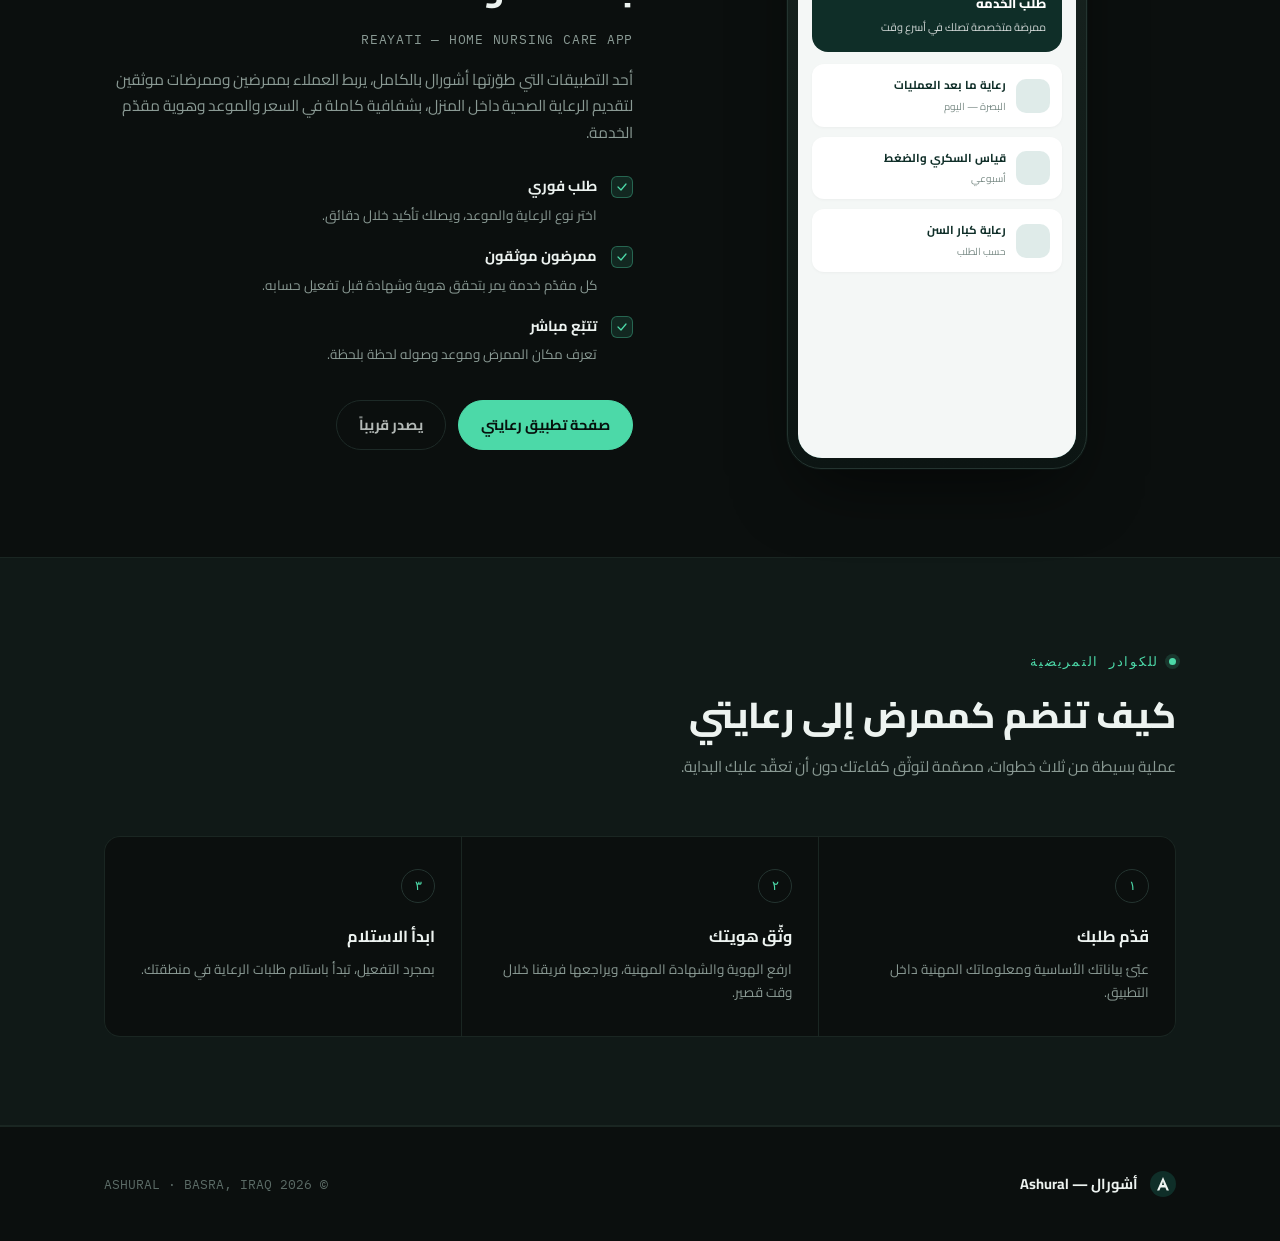
==== commit 0a309031: "site: animations, Facebook page id" ====
--- a/index.html
+++ b/index.html
@@ -304,6 +304,7 @@
     .pulse-wrap{height:110px;}
   }
 </style>
+<link rel="stylesheet" href="assets/motion.css">
 </head>
 <body>
 
@@ -468,8 +469,8 @@
           </div>
         </div>
 
-        <!-- ⚠️ بدّل abcd1234 بمعرّف استمارتك من formspree.io -->
-        <form class="contact-form reveal" action="https://formspree.io/f/abcd1234" method="POST">
+        <!-- ⚠️ بدّل YOUR_FORM_ID بمعرّف استمارتك من formspree.io -->
+        <form class="contact-form reveal" action="https://formspree.io/f/xvkaadkr" method="POST">
           <div class="form-field">
             <label>الاسم</label>
             <input type="text" name="name" required placeholder="اسمك الكامل" />
@@ -600,6 +601,7 @@
     els.forEach(function(el){ el.classList.add('in'); });
   }
 </script>
+<script src="assets/motion.js" defer></script>
 
 </body>
 </html>
--- a/assets/motion.css
+++ b/assets/motion.css
@@ -0,0 +1,72 @@
+/*
+ * أشورال — حركات رسومية للصفحة الرئيسية.
+ * كلها تحسينية: بلا جافاسكربت أو مع «تقليل الحركة» تبقى الصفحة كاملة.
+ */
+
+/* شريط تقدّم القراءة أعلى الصفحة */
+.scroll-progress {
+  position: fixed; top: 0; inset-inline: 0; height: 3px; z-index: 1000;
+  background: linear-gradient(90deg, var(--brand), var(--brand-bright));
+  transform-origin: right center; transform: scaleX(0);
+  box-shadow: 0 0 12px rgba(76, 217, 168, .55); pointer-events: none;
+}
+
+/* شبكة النقاط المتصلة خلف البطل */
+.hero-net { position: absolute; inset: 0; width: 100%; height: 100%; pointer-events: none; opacity: .85; }
+.hero .wrap { position: relative; }
+
+/* هالات ضوء تسبح ببطء */
+.hero-orb {
+  position: absolute; border-radius: 50%; filter: blur(70px); pointer-events: none; opacity: .32;
+  animation: orb-drift 18s ease-in-out infinite alternate;
+}
+.hero-orb.o1 { width: 420px; height: 420px; background: #1f7a66; top: -140px; inset-inline-start: -120px; }
+.hero-orb.o2 { width: 340px; height: 340px; background: #4cd9a8; bottom: -160px; inset-inline-end: -80px; opacity: .18; animation-duration: 22s; }
+@keyframes orb-drift {
+  0% { transform: translate3d(0, 0, 0) scale(1); }
+  100% { transform: translate3d(60px, 40px, 0) scale(1.15); }
+}
+
+/* لمعة تمرّ على كلمة «نبض» */
+.hero h1 span {
+  background: linear-gradient(100deg, var(--brand-bright) 0%, #b9ffe6 22%, var(--brand-bright) 44%, var(--brand-bright) 100%);
+  background-size: 250% 100%;
+  -webkit-background-clip: text; background-clip: text; color: transparent;
+  animation: shine 4.5s ease-in-out 1.2s infinite;
+}
+@keyframes shine { 0% { background-position: 120% 0; } 55%, 100% { background-position: -130% 0; } }
+
+/* نبضة ضوء تجري على خط النبض */
+.pulse-blip {
+  position: absolute; width: 12px; height: 12px; margin: -6px 0 0 -6px; border-radius: 50%;
+  background: #d9fff0; pointer-events: none; opacity: 0;
+  box-shadow: 0 0 0 4px rgba(76, 217, 168, .25), 0 0 22px 6px rgba(76, 217, 168, .75);
+  transition: opacity .4s;
+}
+.pulse-blip.on { opacity: 1; }
+
+/* بقعة ضوء تتبع المؤشّر على البطاقات */
+.spot { position: relative; overflow: hidden; }
+.spot::after {
+  content: ""; position: absolute; inset: 0; pointer-events: none; opacity: 0; transition: opacity .3s;
+  background: radial-gradient(260px circle at var(--mx, 50%) var(--my, 50%), rgba(76, 217, 168, .13), transparent 65%);
+}
+.spot:hover::after { opacity: 1; }
+
+/* الهاتف يطفو */
+.phone-screen { animation: phone-float 6s ease-in-out infinite; }
+@keyframes phone-float { 0%, 100% { transform: translateY(0); } 50% { transform: translateY(-8px); } }
+
+/* أزرار: موجة عند الضغط */
+.btn-primary, .btn-ghost, .form-submit { position: relative; overflow: hidden; }
+.ripple {
+  position: absolute; border-radius: 50%; transform: scale(0); pointer-events: none;
+  background: rgba(255, 255, 255, .45); animation: ripple .65s ease-out forwards;
+}
+@keyframes ripple { to { transform: scale(3.2); opacity: 0; } }
+
+@media (prefers-reduced-motion: reduce) {
+  .hero-net, .hero-orb, .pulse-blip, .scroll-progress { display: none; }
+  .hero h1 span { animation: none; color: var(--brand-bright); background: none; }
+  .phone-screen { animation: none; }
+}
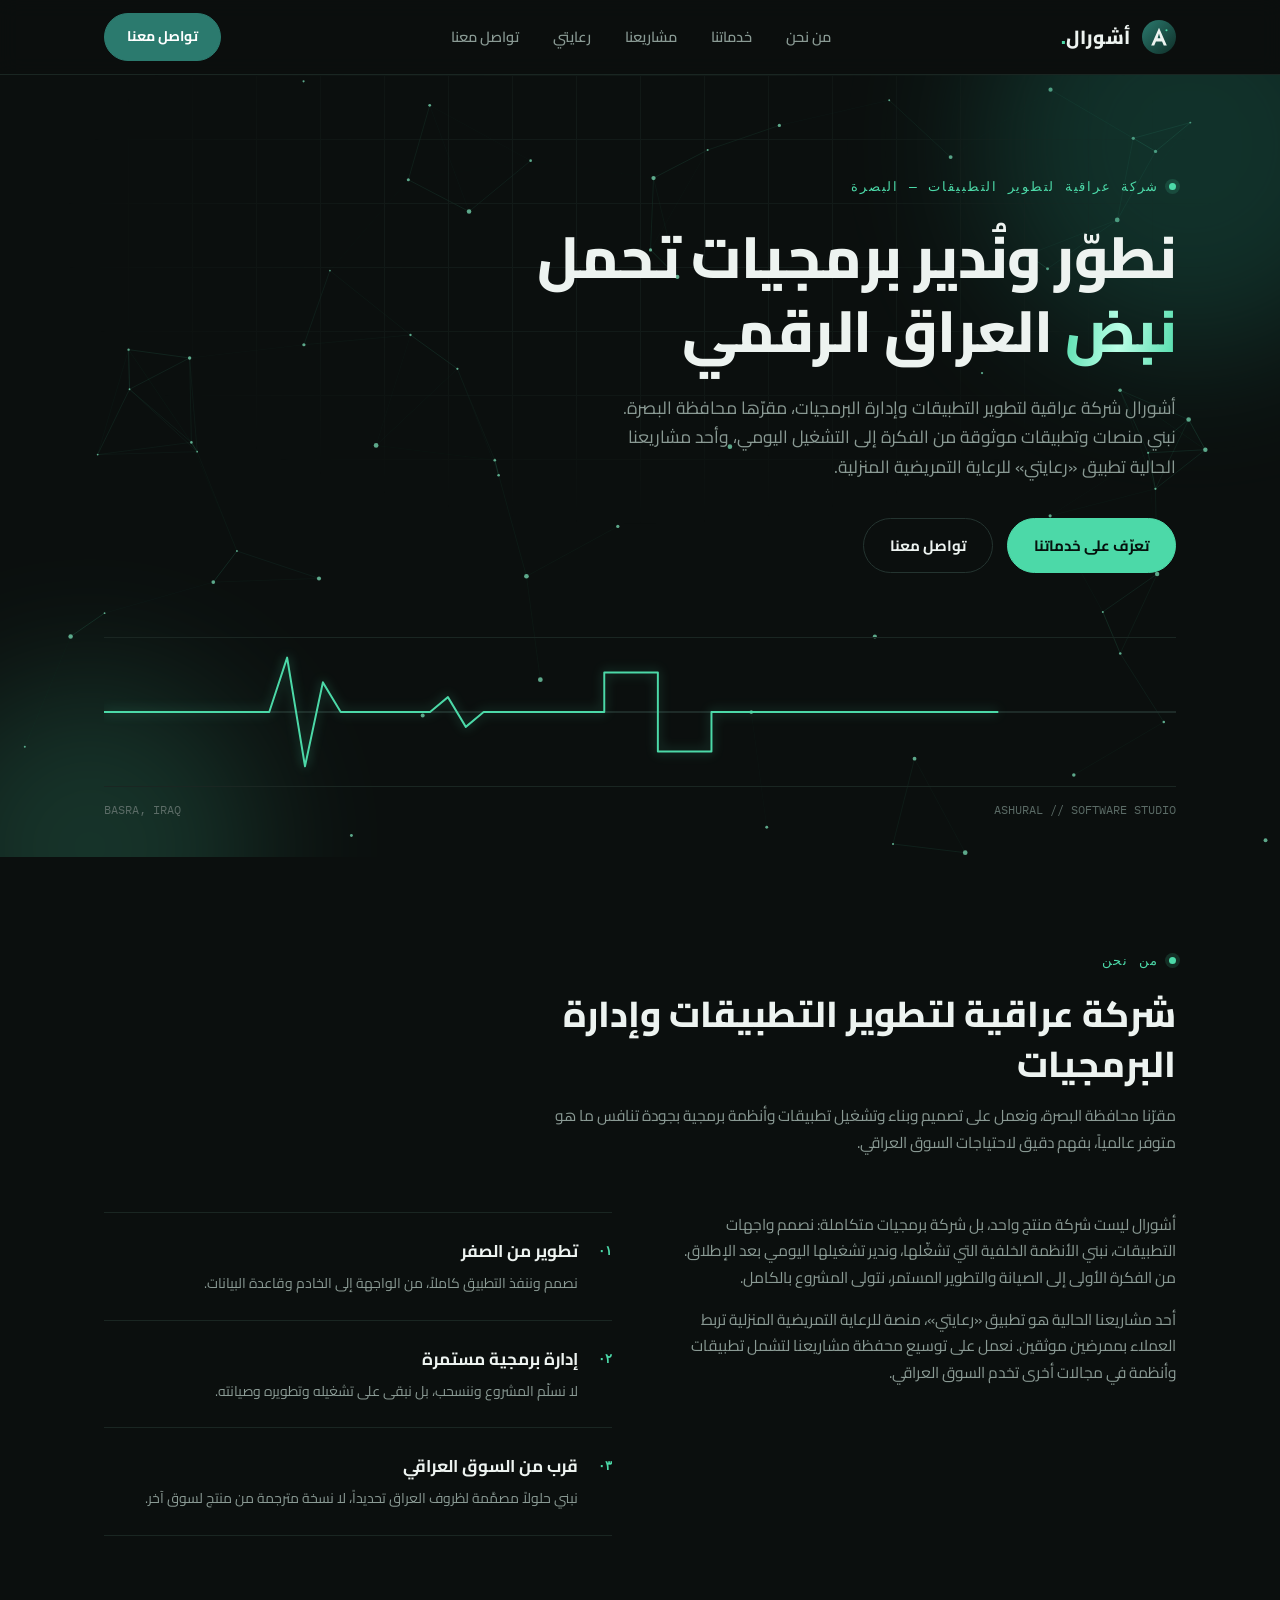
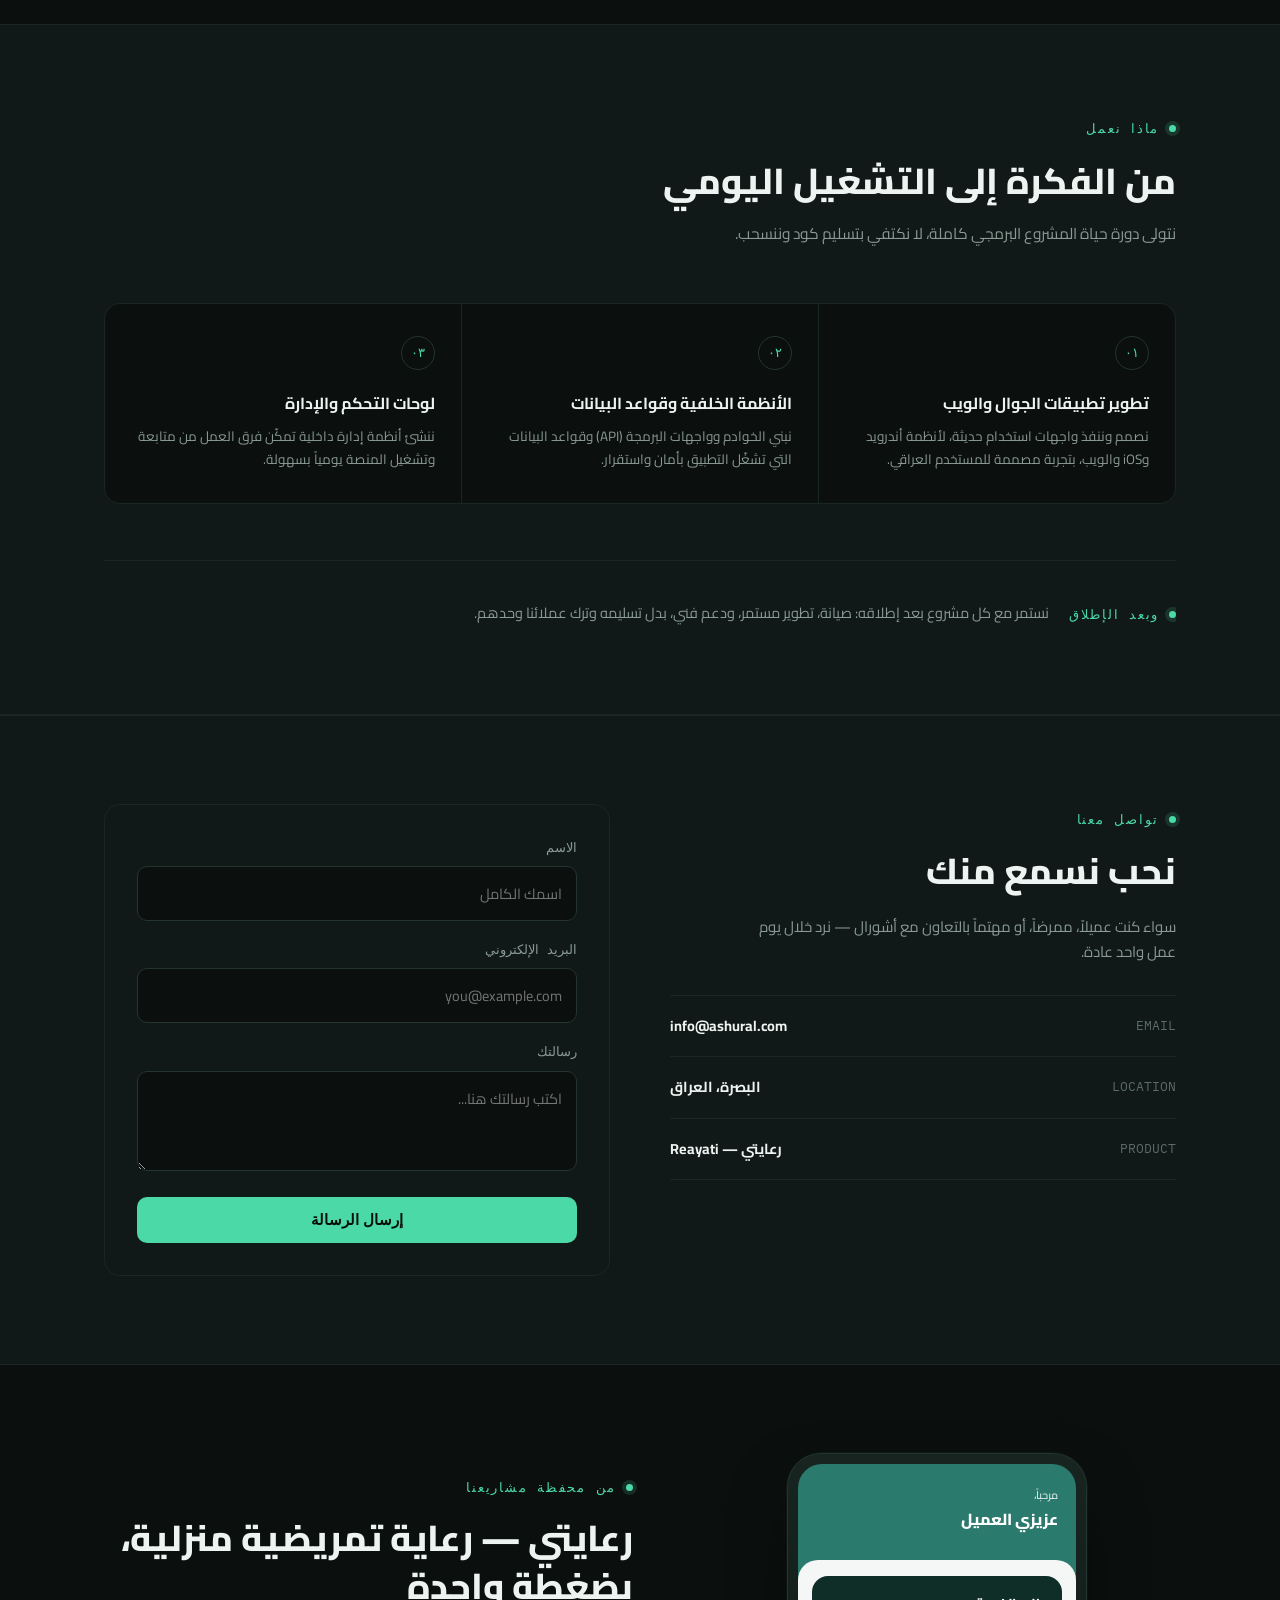
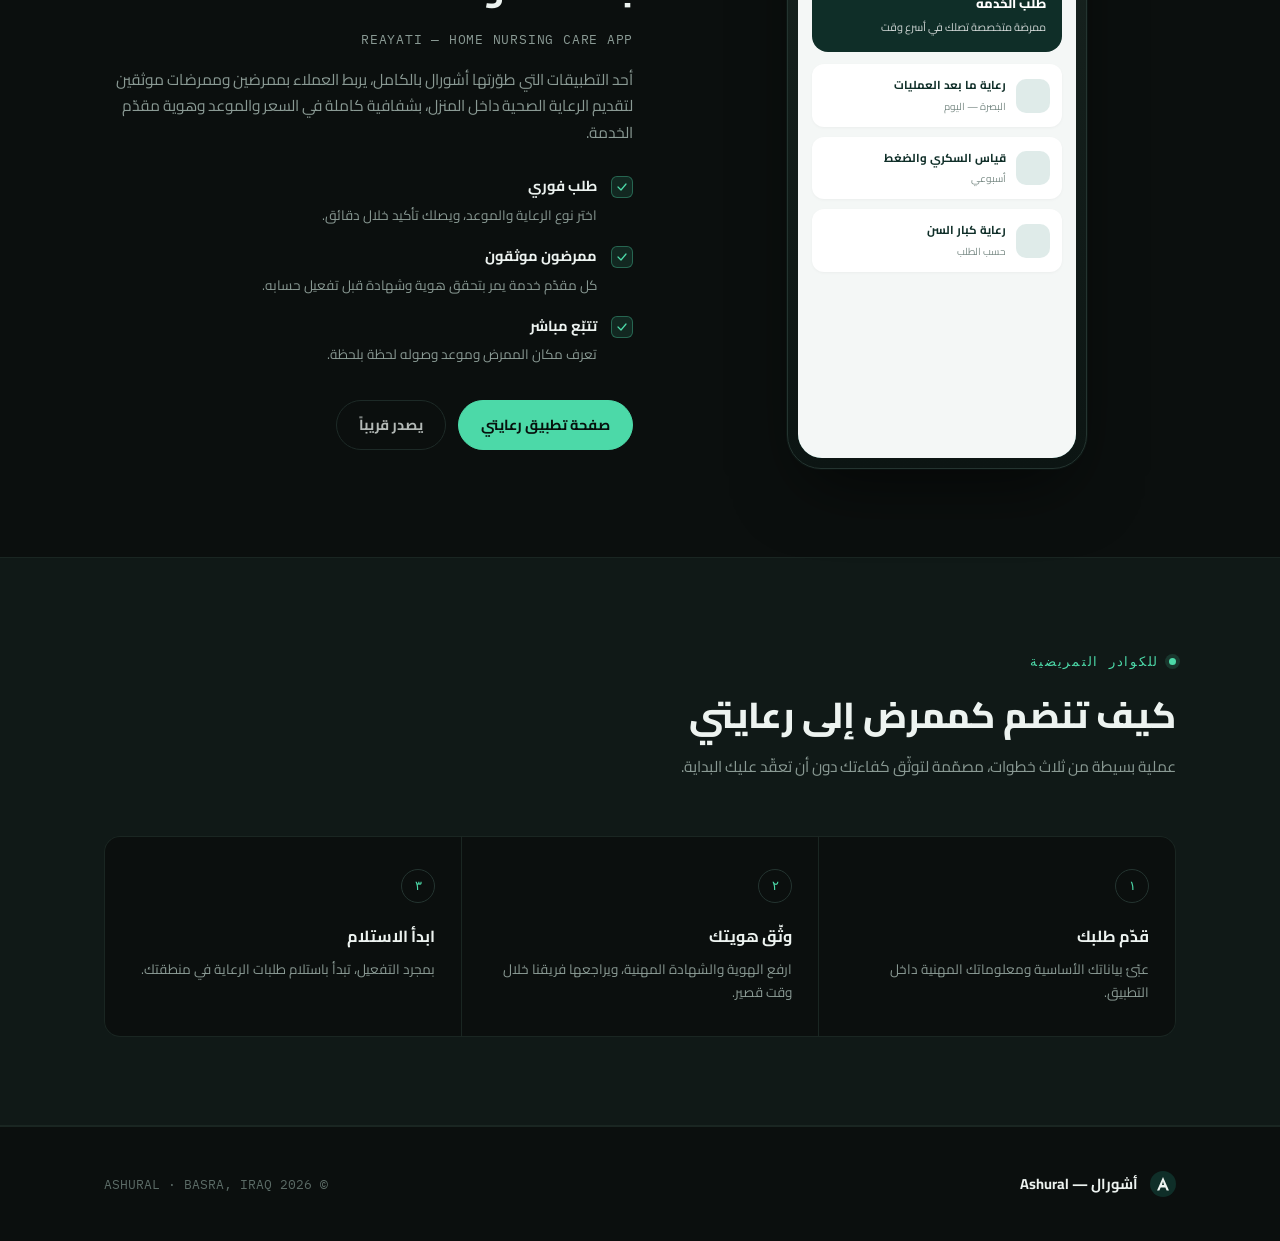
==== commit c08c8717: "site: animations always on" ====
--- a/index.html
+++ b/index.html
@@ -26,10 +26,7 @@
   }
   *{box-sizing:border-box; margin:0; padding:0;}
   html{scroll-behavior:smooth;}
-  @media (prefers-reduced-motion: reduce){
-    html{scroll-behavior:auto;}
-    *{animation-duration:0.001ms !important; animation-iteration-count:1 !important; transition-duration:0.001ms !important;}
-  }
+  
   body{
     background:var(--ink);
     color:var(--paper);
--- a/assets/motion.css
+++ b/assets/motion.css
@@ -65,8 +65,4 @@
 }
 @keyframes ripple { to { transform: scale(3.2); opacity: 0; } }
 
-@media (prefers-reduced-motion: reduce) {
-  .hero-net, .hero-orb, .pulse-blip, .scroll-progress { display: none; }
-  .hero h1 span { animation: none; color: var(--brand-bright); background: none; }
-  .phone-screen { animation: none; }
-}
+
